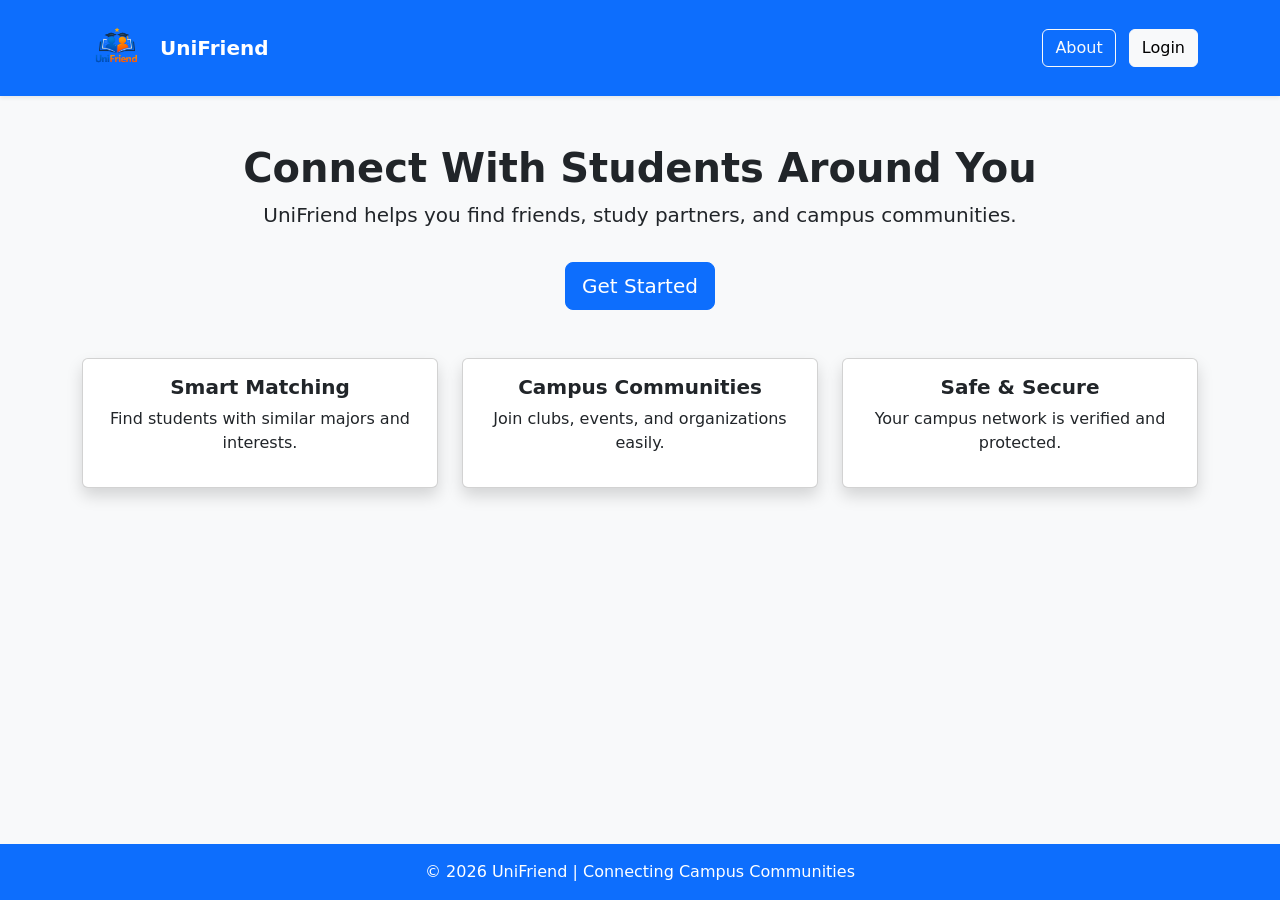
==== index.html @ 16f70837 "Add files via upload" ====
<!DOCTYPE html>
<html lang="en">
<head>
    <meta charset="UTF-8">
    <title>UniFriend - Home</title>
    <meta name="viewport" content="width=device-width, initial-scale=1">
    
    <!-- Bootstrap -->
    <link href="https://cdn.jsdelivr.net/npm/bootstrap@5.3.2/dist/css/bootstrap.min.css" rel="stylesheet">
    <link rel="stylesheet" href="style.css">
</head>

<body class="page-layout">

<nav class="navbar navbar-expand-lg navbar-dark bg-primary shadow-sm">
    <div class="container">
        
        <a class="navbar-brand d-flex align-items-center fw-bold" href="index.html">
            <img src="images/UniFriend.png" alt="UniFriend Logo" class="logo me-2">
            UniFriend
        </a>

        <div>
            <a href="about.html" class="btn btn-outline-light me-2">About</a>
            <a href="login.html" class="btn btn-light">Login</a>
        </div>

    </div>
</nav>

<div class="container mt-5 flex-grow-1">

    <div class="text-center mb-5">
        <h1 class="fw-bold">Connect With Students Around You</h1>
        <p class="lead">
            UniFriend helps you find friends, study partners, and campus communities.
        </p>
        <a href="signup.html" class="btn btn-primary btn-lg mt-3">
            Get Started
        </a>
    </div>

    <div class="row text-center">
        <div class="col-md-4 mb-4">
            <div class="card shadow h-100">
                <div class="card-body">
                    <h5 class="fw-bold">Smart Matching</h5>
                    <p>Find students with similar majors and interests.</p>
                </div>
            </div>
        </div>

        <div class="col-md-4 mb-4">
            <div class="card shadow h-100">
                <div class="card-body">
                    <h5 class="fw-bold">Campus Communities</h5>
                    <p>Join clubs, events, and organizations easily.</p>
                </div>
            </div>
        </div>

        <div class="col-md-4 mb-4">
            <div class="card shadow h-100">
                <div class="card-body">
                    <h5 class="fw-bold">Safe & Secure</h5>
                    <p>Your campus network is verified and protected.</p>
                </div>
            </div>
        </div>
    </div>

</div>

<footer class="bg-primary text-white text-center py-3 mt-auto">
    © 2026 UniFriend | Connecting Campus Communities
</footer>

</body>
</html>
---- style.css ----
.page-layout {
    display: flex;
    flex-direction: column;
    min-height: 100vh;
    background-color: #f8f9fa;
}

.logo {
    height: 70px;
    width: auto;
}

.about-image {
    max-height: 300px;
    object-fit: contain;
}

.auth-page {
    background: linear-gradient(135deg, #0d6efd, #4dabf7);
    min-height: 100vh;
    display: flex;
    justify-content: center;
    align-items: center;
}

.auth-card {
    border-radius: 15px;
}

footer {
    margin-top: auto;
}
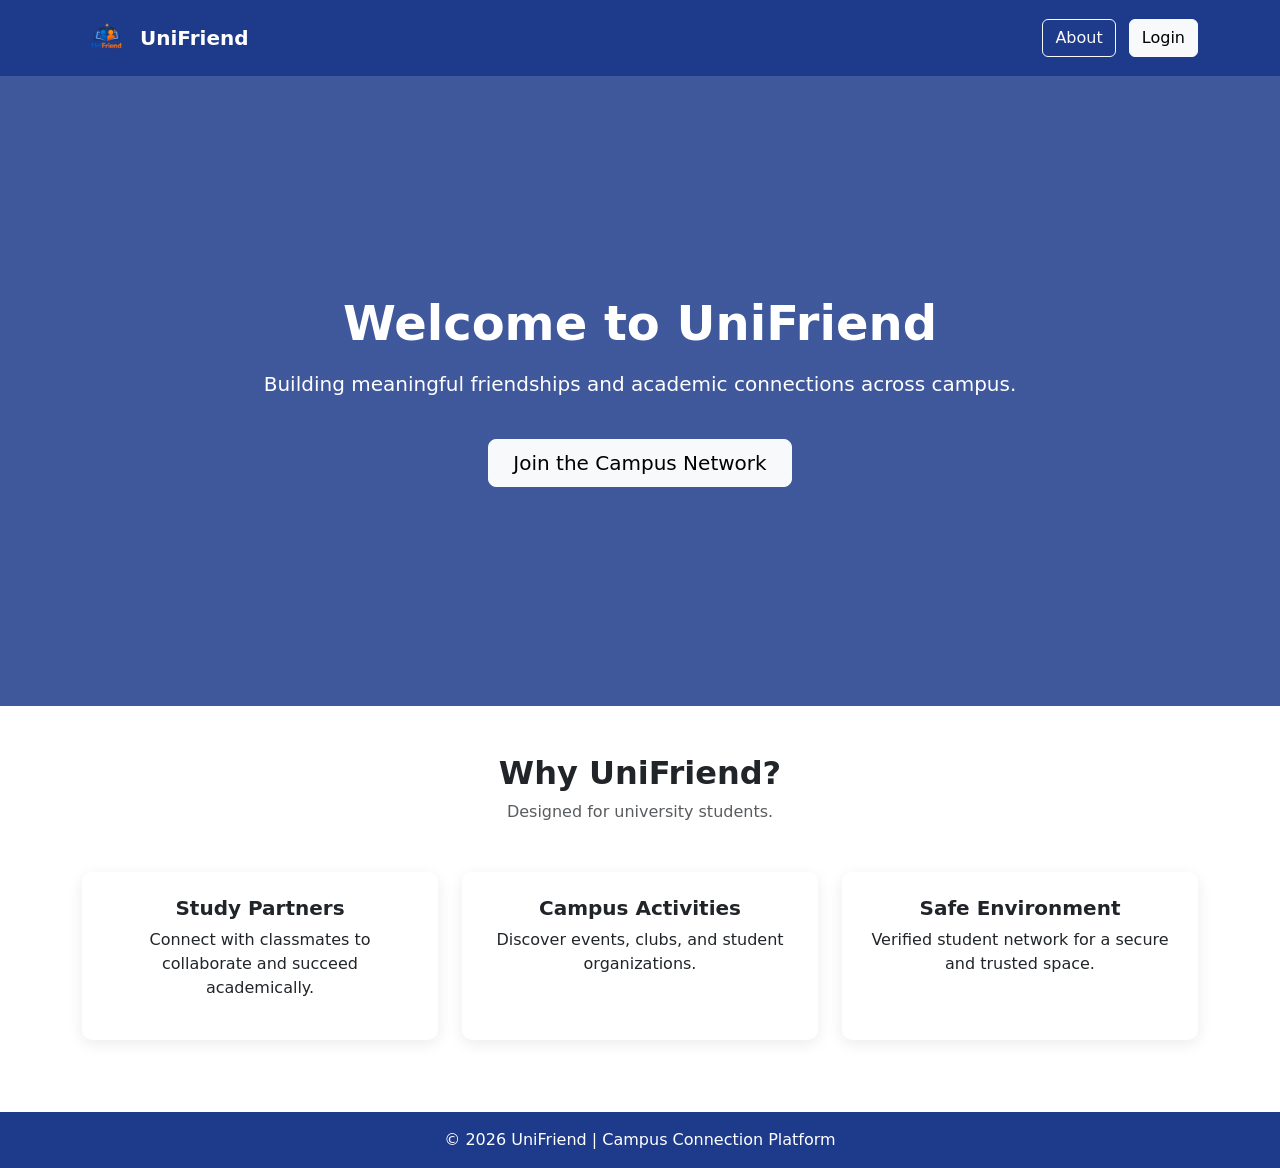
==== commit d8efe9f6: "Add files via upload" ====
--- a/index.html
+++ b/index.html
@@ -2,77 +2,76 @@
 <html lang="en">
 <head>
     <meta charset="UTF-8">
-    <title>UniFriend - Home</title>
+    <title>UniFriend - Campus Connection</title>
     <meta name="viewport" content="width=device-width, initial-scale=1">
     
-    <!-- Bootstrap -->
     <link href="https://cdn.jsdelivr.net/npm/bootstrap@5.3.2/dist/css/bootstrap.min.css" rel="stylesheet">
     <link rel="stylesheet" href="style.css">
 </head>
 
-<body class="page-layout">
+<body>
 
-<nav class="navbar navbar-expand-lg navbar-dark bg-primary shadow-sm">
+<nav class="navbar navbar-expand-lg navbar-dark campus-navbar">
     <div class="container">
-        
         <a class="navbar-brand d-flex align-items-center fw-bold" href="index.html">
-            <img src="images/UniFriend.png" alt="UniFriend Logo" class="logo me-2">
+            <img src="images/UniFriend.png" alt="Logo" class="logo me-2">
             UniFriend
         </a>
-
         <div>
             <a href="about.html" class="btn btn-outline-light me-2">About</a>
             <a href="login.html" class="btn btn-light">Login</a>
         </div>
-
     </div>
 </nav>
 
-<div class="container mt-5 flex-grow-1">
+<section class="campus-hero text-center text-white d-flex align-items-center">
+    <div class="container">
+        <h1 class="display-5 fw-bold">Welcome to UniFriend</h1>
+        <p class="lead mt-3">
+            Building meaningful friendships and academic connections across campus.
+        </p>
+        <a href="signup.html" class="btn btn-light btn-lg mt-4 px-4">
+            Join the Campus Network
+        </a>
+    </div>
+</section>
+
+<div class="container py-5">
 
     <div class="text-center mb-5">
-        <h1 class="fw-bold">Connect With Students Around You</h1>
-        <p class="lead">
-            UniFriend helps you find friends, study partners, and campus communities.
-        </p>
-        <a href="signup.html" class="btn btn-primary btn-lg mt-3">
-            Get Started
-        </a>
+        <h2 class="fw-bold">Why UniFriend?</h2>
+        <p class="text-muted">Designed for university students.</p>
     </div>
 
     <div class="row text-center">
+
         <div class="col-md-4 mb-4">
-            <div class="card shadow h-100">
-                <div class="card-body">
-                    <h5 class="fw-bold">Smart Matching</h5>
-                    <p>Find students with similar majors and interests.</p>
-                </div>
+            <div class="campus-card p-4 h-100">
+                <h5 class="fw-bold">Study Partners</h5>
+                <p>Connect with classmates to collaborate and succeed academically.</p>
             </div>
         </div>
 
         <div class="col-md-4 mb-4">
-            <div class="card shadow h-100">
-                <div class="card-body">
-                    <h5 class="fw-bold">Campus Communities</h5>
-                    <p>Join clubs, events, and organizations easily.</p>
-                </div>
+            <div class="campus-card p-4 h-100">
+                <h5 class="fw-bold">Campus Activities</h5>
+                <p>Discover events, clubs, and student organizations.</p>
             </div>
         </div>
 
         <div class="col-md-4 mb-4">
-            <div class="card shadow h-100">
-                <div class="card-body">
-                    <h5 class="fw-bold">Safe & Secure</h5>
-                    <p>Your campus network is verified and protected.</p>
-                </div>
+            <div class="campus-card p-4 h-100">
+                <h5 class="fw-bold">Safe Environment</h5>
+                <p>Verified student network for a secure and trusted space.</p>
             </div>
         </div>
+
     </div>
 
 </div>
 
-<footer class="bg-primary text-white text-center py-3 mt-auto">
-    © 2026 UniFriend | Connecting Campus Communities
+<footer class="campus-footer text-white text-center py-3">
+    © 2026 UniFriend | Campus Connection Platform
 </footer>
 
 </body>
--- a/style.css
+++ b/style.css
@@ -1,22 +1,36 @@
-.page-layout {
-    display: flex;
-    flex-direction: column;
-    min-height: 100vh;
-    background-color: #f8f9fa;
+.campus-navbar {
+    background-color: #1e3a8a;
+}
+
+.campus-footer {
+    background-color: #1e3a8a;
+}
+
+.campus-hero {
+    background: linear-gradient(rgba(30,58,138,0.85), rgba(30,58,138,0.85)),
+        url('https://images.unsplash.com/photo-1567878874047-4ee47c135328?q=80&w=1170&auto=format&fit=crop&ixlib=rb-4.1.0&ixid=M3wxMjA3fDB8MHxwaG90by1wYWdlfHx8fGVufDB8fHx8fA%3D%3D');
+    background-size: cover;
+    background-position: center;
+    min-height: 70vh;
 }
 
 .logo {
-    height: 70px;
-    width: auto;
+    height: 50px;
 }
 
-.about-image {
-    max-height: 300px;
-    object-fit: contain;
+.campus-card {
+    background-color: white;
+    border-radius: 10px;
+    box-shadow: 0 4px 15px rgba(0,0,0,0.08);
+    transition: 0.3s;
 }
 
-.auth-page {
-    background: linear-gradient(135deg, #0d6efd, #4dabf7);
+.campus-card:hover {
+    transform: translateY(-5px);
+}
+
+.auth-campus {
+    background: linear-gradient(135deg, #1e3a8a, #2563eb);
     min-height: 100vh;
     display: flex;
     justify-content: center;
@@ -25,8 +39,10 @@
 
 .auth-card {
     border-radius: 15px;
+    border: none;
+    box-shadow: 0 8px 25px rgba(0,0,0,0.15);
 }
 
-footer {
-    margin-top: auto;
+.about-image {
+    max-height: 280px;
 }
